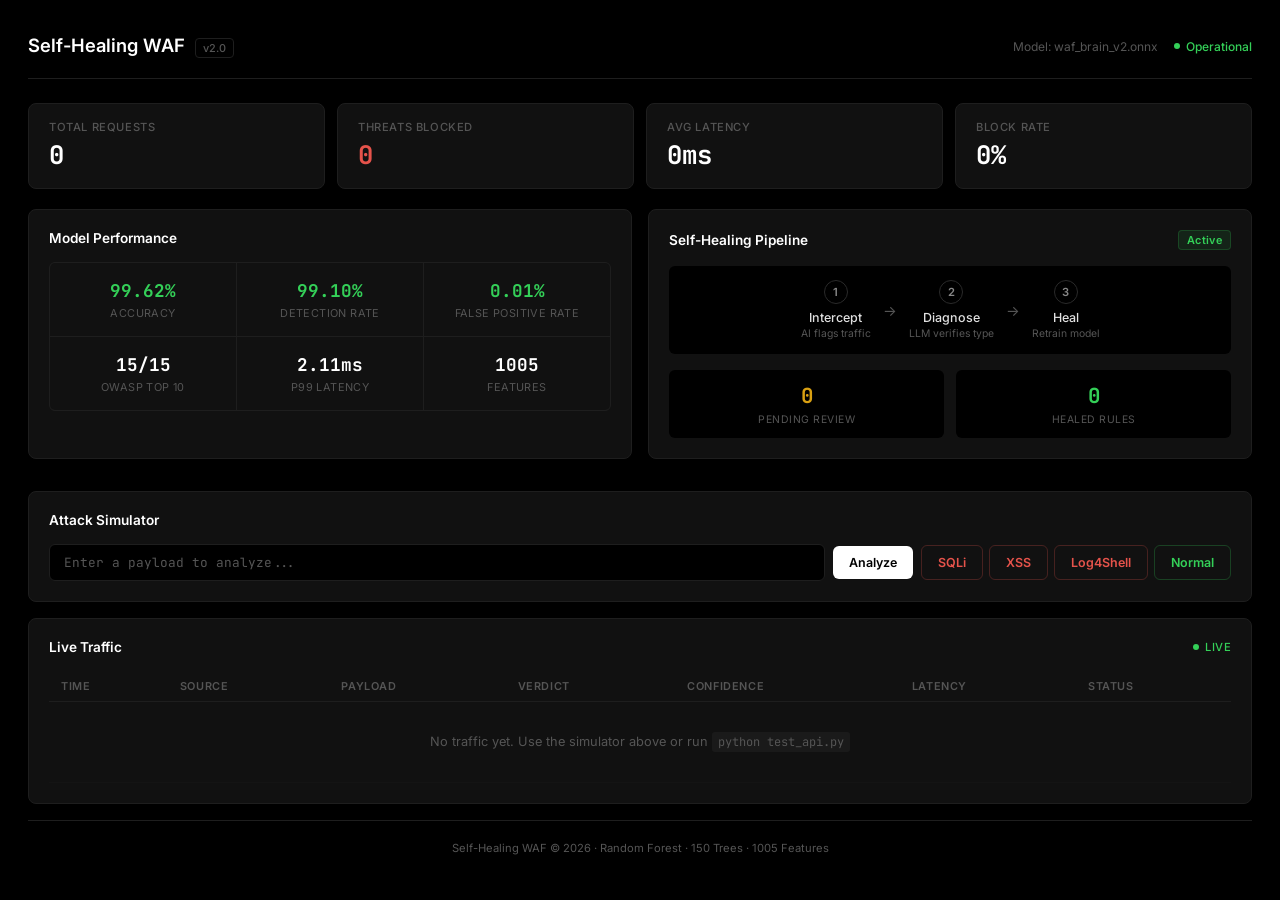
==== static/index.html @ 8801b658 "Added Files" ====
<!DOCTYPE html>
<html lang="en">
<head>
    <meta charset="UTF-8">
    <meta name="viewport" content="width=device-width, initial-scale=1.0">
    <title>Self-Healing WAF — Command Center</title>
    <link rel="stylesheet" href="/static/styles.css">
    <link href="https://fonts.googleapis.com/css2?family=Inter:wght@300;400;500;600;700&family=JetBrains+Mono:wght@400;500&display=swap" rel="stylesheet">
</head>
<body>
    <div class="dashboard">

        <!-- Top Bar -->
        <header>
            <div class="logo">
                <h1>Self-Healing WAF</h1>
                <span class="version">v2.0</span>
            </div>
            <div class="header-right">
                <span class="header-label">Model: waf_brain_v2.onnx</span>
                <div class="status-pill">
                    <span class="live-dot"></span>
                    Operational
                </div>
            </div>
        </header>

        <!-- KPI Cards -->
        <section class="metrics">
            <div class="metric-card">
                <span class="metric-label">Total Requests</span>
                <span class="metric-value" id="total-requests">0</span>
            </div>
            <div class="metric-card">
                <span class="metric-label">Threats Blocked</span>
                <span class="metric-value red" id="blocked-requests">0</span>
            </div>
            <div class="metric-card">
                <span class="metric-label">Avg Latency</span>
                <span class="metric-value" id="avg-latency">0ms</span>
            </div>
            <div class="metric-card">
                <span class="metric-label">Block Rate</span>
                <span class="metric-value" id="block-rate">0%</span>
            </div>
        </section>

        <!-- Middle Row -->
        <section class="panels-row">
            <!-- Model Stats -->
            <div class="panel">
                <div class="panel-header">
                    <h2>Model Performance</h2>
                </div>
                <div class="model-grid">
                    <div class="model-stat">
                        <span class="model-num green">99.62%</span>
                        <span class="model-label">Accuracy</span>
                    </div>
                    <div class="model-stat">
                        <span class="model-num green">99.10%</span>
                        <span class="model-label">Detection Rate</span>
                    </div>
                    <div class="model-stat">
                        <span class="model-num green">0.01%</span>
                        <span class="model-label">False Positive Rate</span>
                    </div>
                    <div class="model-stat">
                        <span class="model-num">15/15</span>
                        <span class="model-label">OWASP Top 10</span>
                    </div>
                    <div class="model-stat">
                        <span class="model-num">2.11ms</span>
                        <span class="model-label">P99 Latency</span>
                    </div>
                    <div class="model-stat">
                        <span class="model-num">1005</span>
                        <span class="model-label">Features</span>
                    </div>
                </div>
            </div>

            <!-- Self Healing -->
            <div class="panel">
                <div class="panel-header">
                    <h2>Self-Healing Pipeline</h2>
                    <span class="tag tag-active">Active</span>
                </div>
                <div class="pipeline">
                    <div class="pipe-step"><span class="pipe-num">1</span><span>Intercept</span><small>AI flags traffic</small></div>
                    <span class="pipe-arrow">&rarr;</span>
                    <div class="pipe-step"><span class="pipe-num">2</span><span>Diagnose</span><small>LLM verifies type</small></div>
                    <span class="pipe-arrow">&rarr;</span>
                    <div class="pipe-step"><span class="pipe-num">3</span><span>Heal</span><small>Retrain model</small></div>
                </div>
                <div class="heal-row">
                    <div class="heal-item">
                        <span class="heal-val yellow" id="pending-reviews">0</span>
                        <span class="heal-key">Pending Review</span>
                    </div>
                    <div class="heal-item">
                        <span class="heal-val green" id="healed-rules">0</span>
                        <span class="heal-key">Healed Rules</span>
                    </div>
                </div>
            </div>
        </section>

        <!-- Attack Tester -->
        <section class="panel">
            <div class="panel-header">
                <h2>Attack Simulator</h2>
            </div>
            <div class="tester">
                <input type="text" id="test-input" placeholder="Enter a payload to analyze..." class="tester-input">
                <button id="btn-send" class="btn" onclick="sendTestPayload()">Analyze</button>
                <div class="preset-group">
                    <button class="btn btn-outline red" onclick="sendPreset('sqli')">SQLi</button>
                    <button class="btn btn-outline red" onclick="sendPreset('xss')">XSS</button>
                    <button class="btn btn-outline red" onclick="sendPreset('log4j')">Log4Shell</button>
                    <button class="btn btn-outline green" onclick="sendPreset('normal')">Normal</button>
                </div>
            </div>
            <div id="test-result" class="test-result hidden"></div>
        </section>

        <!-- Live Traffic -->
        <section class="panel">
            <div class="panel-header">
                <h2>Live Traffic</h2>
                <span class="live-indicator"><span class="live-dot"></span> Live</span>
            </div>
            <div class="table-wrap">
                <table>
                    <thead>
                        <tr>
                            <th>Time</th>
                            <th>Source</th>
                            <th>Payload</th>
                            <th>Verdict</th>
                            <th>Confidence</th>
                            <th>Latency</th>
                            <th>Status</th>
                        </tr>
                    </thead>
                    <tbody id="logs-body">
                        <tr class="empty-row"><td colspan="7">No traffic yet. Use the simulator above or run <code>python test_api.py</code></td></tr>
                    </tbody>
                </table>
            </div>
        </section>

        <footer>
            Self-Healing WAF &copy; 2026 &middot; Random Forest &middot; 150 Trees &middot; 1005 Features
        </footer>
    </div>
    <script src="/static/app.js"></script>
</body>
</html>
---- static/styles.css ----
:root {
    --bg: #000000;
    --bg-raised: #0a0a0a;
    --bg-card: #111111;
    --border: #1e1e1e;
    --border-hover: #2a2a2a;
    --text: #e0e0e0;
    --text-secondary: #888888;
    --text-muted: #555555;
    --green: #34d058;
    --red: #e5534b;
    --yellow: #d9a012;
    --white: #ffffff;
}

* {
    box-sizing: border-box;
    margin: 0;
    padding: 0;
}

body {
    font-family: 'Inter', -apple-system, sans-serif;
    background: var(--bg);
    color: var(--text);
    -webkit-font-smoothing: antialiased;
}

.dashboard {
    max-width: 1360px;
    margin: 0 auto;
    padding: 20px 28px;
}

/* ---- Header ---- */
header {
    display: flex;
    justify-content: space-between;
    align-items: center;
    padding: 14px 0 20px;
    border-bottom: 1px solid var(--border);
    margin-bottom: 24px;
}

.logo {
    display: flex;
    align-items: baseline;
    gap: 10px;
}

.logo h1 {
    font-size: 1.15rem;
    font-weight: 600;
    color: var(--white);
}

.version {
    font-size: 0.68rem;
    padding: 2px 7px;
    border: 1px solid var(--border);
    border-radius: 4px;
    color: var(--text-muted);
    font-weight: 500;
}

.header-right {
    display: flex;
    align-items: center;
    gap: 16px;
}

.header-label {
    font-size: 0.75rem;
    color: var(--text-muted);
}

.status-pill {
    display: flex;
    align-items: center;
    gap: 6px;
    font-size: 0.75rem;
    font-weight: 500;
    color: var(--green);
}

.live-dot {
    width: 6px;
    height: 6px;
    border-radius: 50%;
    background: var(--green);
    animation: blink 2s infinite;
}

@keyframes blink {

    0%,
    100% {
        opacity: 1;
    }

    50% {
        opacity: 0.3;
    }
}

/* ---- Metrics ---- */
.metrics {
    display: grid;
    grid-template-columns: repeat(4, 1fr);
    gap: 12px;
    margin-bottom: 20px;
}

.metric-card {
    background: var(--bg-card);
    border: 1px solid var(--border);
    border-radius: 8px;
    padding: 16px 20px;
    display: flex;
    flex-direction: column;
    gap: 4px;
}

.metric-label {
    font-size: 0.7rem;
    color: var(--text-muted);
    text-transform: uppercase;
    letter-spacing: 0.6px;
    font-weight: 500;
}

.metric-value {
    font-size: 1.6rem;
    font-weight: 700;
    font-family: 'JetBrains Mono', monospace;
    color: var(--white);
}

.metric-value.red {
    color: var(--red);
}

/* ---- Panels ---- */
.panel {
    background: var(--bg-card);
    border: 1px solid var(--border);
    border-radius: 8px;
    padding: 20px;
    margin-bottom: 16px;
}

.panel-header {
    display: flex;
    justify-content: space-between;
    align-items: center;
    margin-bottom: 16px;
}

.panel-header h2 {
    font-size: 0.85rem;
    font-weight: 600;
    color: var(--white);
}

.panels-row {
    display: grid;
    grid-template-columns: 1fr 1fr;
    gap: 16px;
    margin-bottom: 16px;
}

/* ---- Tags ---- */
.tag {
    display: inline-block;
    padding: 2px 8px;
    border-radius: 4px;
    font-size: 0.68rem;
    font-weight: 600;
    letter-spacing: 0.3px;
}

.tag-active {
    background: rgba(52, 208, 88, 0.1);
    color: var(--green);
    border: 1px solid rgba(52, 208, 88, 0.2);
}

.tag.normal {
    background: rgba(52, 208, 88, 0.1);
    color: var(--green);
}

.tag.anomalous {
    background: rgba(229, 83, 75, 0.1);
    color: var(--red);
}

.tag.pending {
    background: rgba(217, 160, 18, 0.1);
    color: var(--yellow);
}

.tag.logged {
    background: rgba(255, 255, 255, 0.05);
    color: var(--text-secondary);
}

/* ---- Model Performance ---- */
.model-grid {
    display: grid;
    grid-template-columns: repeat(3, 1fr);
    gap: 1px;
    background: var(--border);
    border: 1px solid var(--border);
    border-radius: 6px;
    overflow: hidden;
}

.model-stat {
    display: flex;
    flex-direction: column;
    align-items: center;
    gap: 4px;
    padding: 16px;
    background: var(--bg-card);
}

.model-num {
    font-size: 1.1rem;
    font-weight: 700;
    font-family: 'JetBrains Mono', monospace;
    color: var(--white);
}

.model-num.green {
    color: var(--green);
}

.model-label {
    font-size: 0.68rem;
    color: var(--text-muted);
    text-transform: uppercase;
    letter-spacing: 0.4px;
}

/* ---- Self Healing Pipeline ---- */
.pipeline {
    display: flex;
    align-items: center;
    justify-content: center;
    gap: 12px;
    padding: 14px;
    background: var(--bg);
    border-radius: 6px;
    margin-bottom: 16px;
}

.pipe-step {
    display: flex;
    flex-direction: column;
    align-items: center;
    gap: 2px;
    font-size: 0.78rem;
    font-weight: 500;
}

.pipe-step small {
    font-size: 0.65rem;
    color: var(--text-muted);
    font-weight: 400;
}

.pipe-num {
    width: 24px;
    height: 24px;
    display: flex;
    align-items: center;
    justify-content: center;
    border: 1px solid var(--border-hover);
    border-radius: 50%;
    font-size: 0.7rem;
    font-weight: 600;
    color: var(--text-secondary);
    margin-bottom: 4px;
}

.pipe-arrow {
    color: var(--text-muted);
    font-size: 0.9rem;
}

.heal-row {
    display: flex;
    gap: 12px;
}

.heal-item {
    flex: 1;
    display: flex;
    flex-direction: column;
    align-items: center;
    padding: 12px;
    background: var(--bg);
    border-radius: 6px;
    gap: 4px;
}

.heal-val {
    font-size: 1.3rem;
    font-weight: 700;
    font-family: 'JetBrains Mono', monospace;
    color: var(--white);
}

.heal-val.yellow {
    color: var(--yellow);
}

.heal-val.green {
    color: var(--green);
}

.heal-key {
    font-size: 0.65rem;
    color: var(--text-muted);
    text-transform: uppercase;
    letter-spacing: 0.5px;
}

/* ---- Attack Tester ---- */
.tester {
    display: flex;
    align-items: center;
    gap: 8px;
    flex-wrap: wrap;
}

.tester-input {
    flex: 1;
    min-width: 280px;
    padding: 9px 14px;
    background: var(--bg);
    border: 1px solid var(--border);
    border-radius: 6px;
    color: var(--text);
    font-family: 'JetBrains Mono', monospace;
    font-size: 0.8rem;
    outline: none;
}

.tester-input:focus {
    border-color: var(--text-muted);
}

.tester-input::placeholder {
    color: var(--text-muted);
}

.preset-group {
    display: flex;
    gap: 6px;
}

.btn {
    padding: 9px 16px;
    border: none;
    border-radius: 6px;
    font-size: 0.78rem;
    font-weight: 600;
    cursor: pointer;
    font-family: 'Inter', sans-serif;
    background: var(--white);
    color: var(--bg);
    transition: opacity 0.15s;
}

.btn:hover {
    opacity: 0.85;
}

.btn-outline {
    background: transparent;
    border: 1px solid var(--border);
    color: var(--text-secondary);
}

.btn-outline.red {
    color: var(--red);
    border-color: rgba(229, 83, 75, 0.25);
}

.btn-outline.red:hover {
    background: rgba(229, 83, 75, 0.08);
}

.btn-outline.green {
    color: var(--green);
    border-color: rgba(52, 208, 88, 0.25);
}

.btn-outline.green:hover {
    background: rgba(52, 208, 88, 0.08);
}

.test-result {
    margin-top: 12px;
    padding: 14px;
    border-radius: 6px;
    font-family: 'JetBrains Mono', monospace;
    font-size: 0.78rem;
    line-height: 1.7;
    animation: fadeIn 0.2s ease;
}

.test-result.result-danger {
    background: rgba(229, 83, 75, 0.06);
    border: 1px solid rgba(229, 83, 75, 0.15);
    color: var(--red);
}

.test-result.result-safe {
    background: rgba(52, 208, 88, 0.06);
    border: 1px solid rgba(52, 208, 88, 0.15);
    color: var(--green);
}

.test-result.hidden {
    display: none;
}

@keyframes fadeIn {
    from {
        opacity: 0;
    }

    to {
        opacity: 1;
    }
}

/* ---- Table ---- */
.table-wrap {
    overflow-x: auto;
}

table {
    width: 100%;
    border-collapse: collapse;
}

th {
    text-align: left;
    padding: 8px 12px;
    font-size: 0.68rem;
    text-transform: uppercase;
    letter-spacing: 0.6px;
    color: var(--text-muted);
    border-bottom: 1px solid var(--border);
    font-weight: 600;
}

td {
    padding: 8px 12px;
    font-family: 'JetBrains Mono', monospace;
    font-size: 0.76rem;
    border-bottom: 1px solid #141414;
    color: var(--text-secondary);
}

tr {
    transition: background 0.15s;
}

tr:hover {
    background: #0d0d0d;
}

tr.new-row {
    animation: fadeIn 0.3s ease;
}

.payload-cell {
    max-width: 320px;
    overflow: hidden;
    text-overflow: ellipsis;
    white-space: nowrap;
    color: var(--text);
}

.empty-row td {
    text-align: center;
    padding: 32px;
    color: var(--text-muted);
    font-family: 'Inter', sans-serif;
    font-size: 0.8rem;
}

.empty-row code {
    background: #1a1a1a;
    padding: 2px 6px;
    border-radius: 3px;
    font-family: 'JetBrains Mono', monospace;
    font-size: 0.75rem;
}

.live-indicator {
    display: flex;
    align-items: center;
    gap: 6px;
    font-size: 0.7rem;
    color: var(--green);
    font-weight: 500;
    text-transform: uppercase;
    letter-spacing: 0.5px;
}

/* ---- Footer ---- */
footer {
    text-align: center;
    padding: 20px 0;
    border-top: 1px solid var(--border);
    margin-top: 12px;
    font-size: 0.7rem;
    color: var(--text-muted);
}

/* ---- Responsive ---- */
@media (max-width: 1024px) {
    .metrics {
        grid-template-columns: repeat(2, 1fr);
    }

    .panels-row {
        grid-template-columns: 1fr;
    }
}

@media (max-width: 640px) {
    .dashboard {
        padding: 14px;
    }

    .metrics {
        grid-template-columns: 1fr;
    }

    header {
        flex-direction: column;
        gap: 10px;
    }

    .tester {
        flex-direction: column;
    }

    .tester-input {
        min-width: unset;
        width: 100%;
    }

    .pipeline {
        flex-direction: column;
    }

    .pipe-arrow {
        transform: rotate(90deg);
    }

    .model-grid {
        grid-template-columns: repeat(2, 1fr);
    }
}
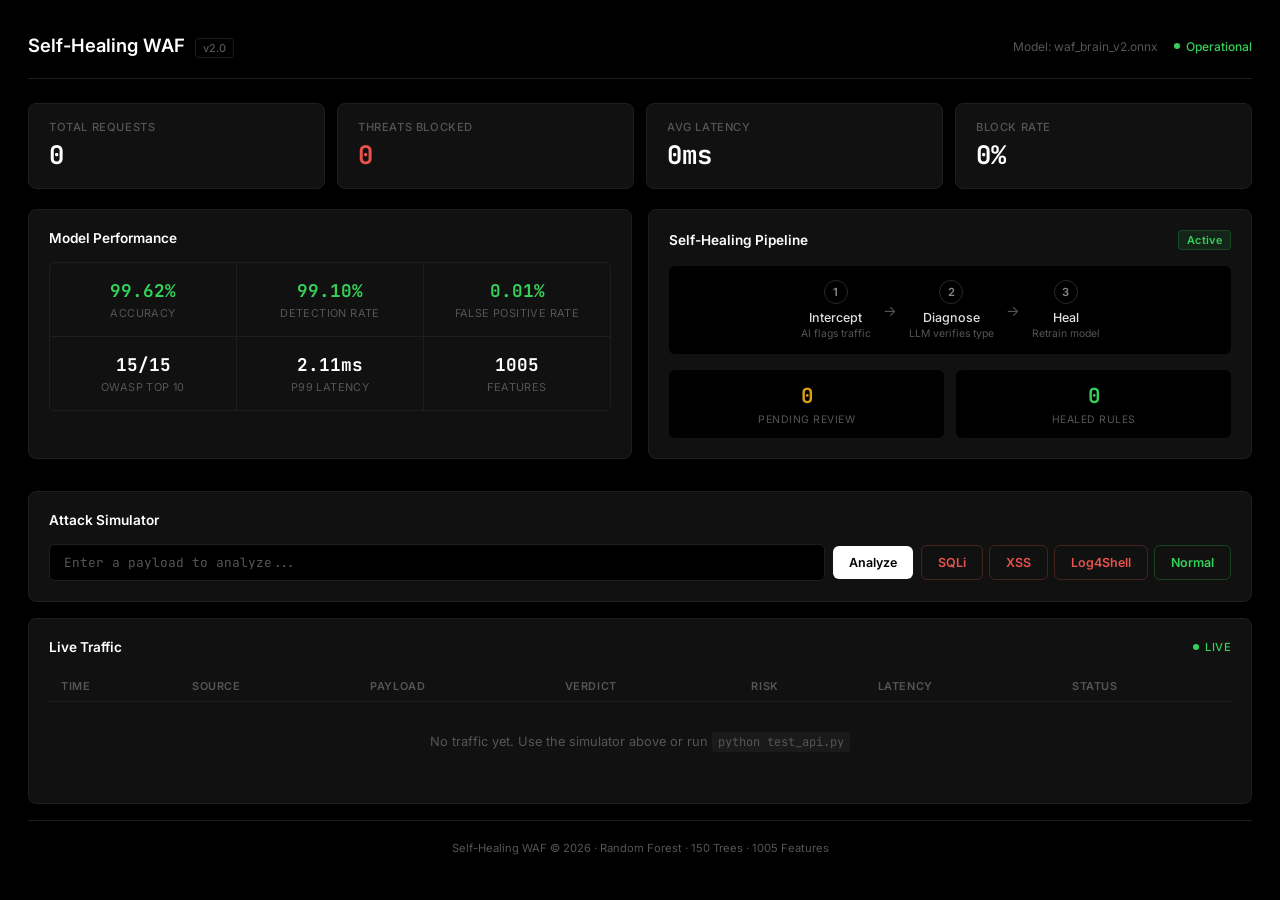
==== commit f3c5952d: "Implemented risk based system" ====
--- a/static/index.html
+++ b/static/index.html
@@ -138,7 +138,7 @@
                             <th>Source</th>
                             <th>Payload</th>
                             <th>Verdict</th>
-                            <th>Confidence</th>
+                            <th>Risk</th>
                             <th>Latency</th>
                             <th>Status</th>
                         </tr>
